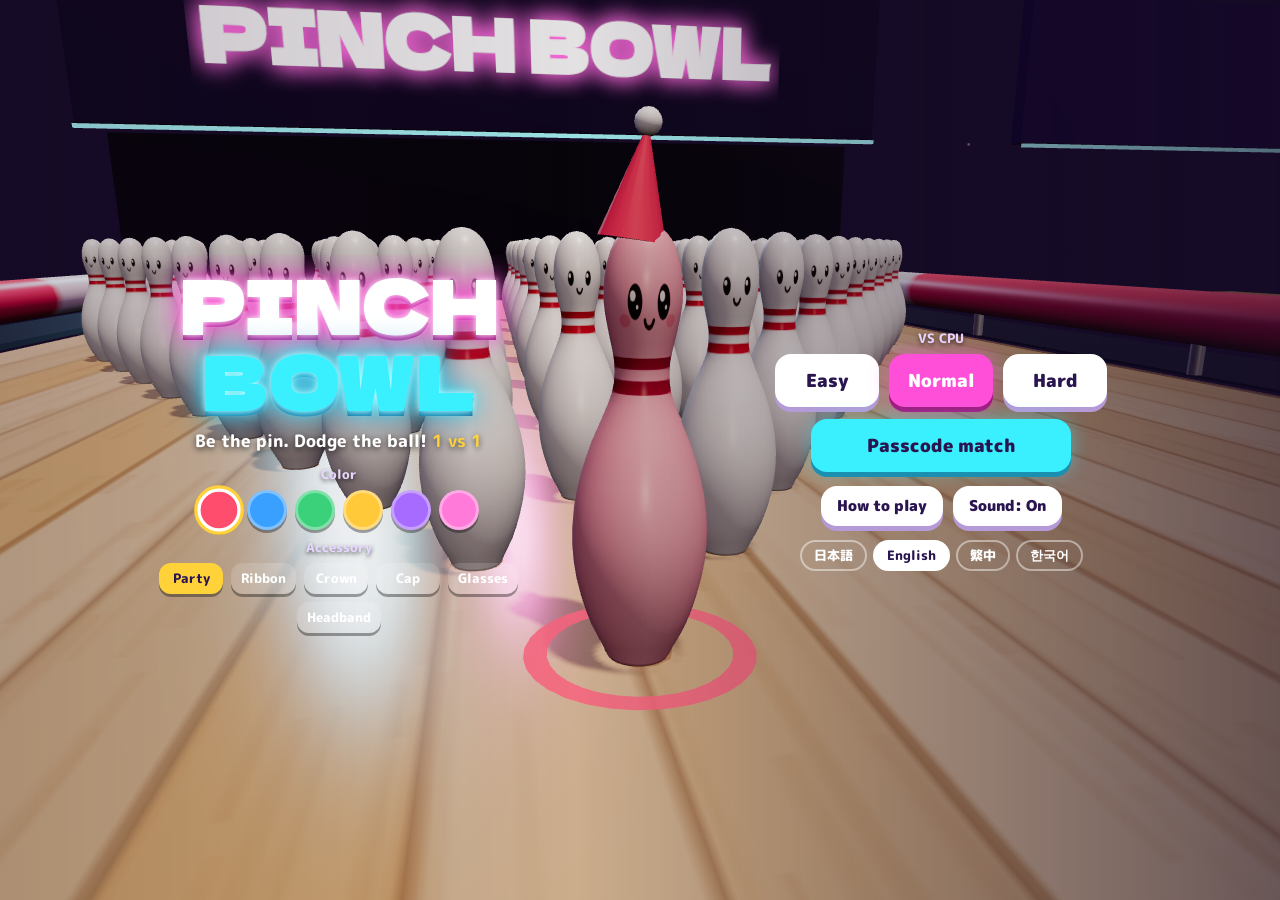
==== index.html @ 22f8b759 "広告：結果画面の帯の下に大きい広告（300×250）を足す Co-Authored-By: Claude Opus 5.5 <noreply@anthropic.com> Claude-Session" ====
<!doctype html>
<html lang="ja">
<head>
<!-- Google tag (gtag.js) -->
<script async src="https://www.googletagmanager.com/gtag/js?id=G-5RB6XMN0QR"></script>
<script>
  window.dataLayer = window.dataLayer || [];
  function gtag(){dataLayer.push(arguments);}
  gtag('js', new Date());
  gtag('config', 'G-5RB6XMN0QR');
</script>
<meta charset="utf-8">
<meta name="viewport" content="width=device-width,initial-scale=1,maximum-scale=1,user-scalable=no,viewport-fit=cover">
<title>ピンチボウル</title>
<meta name="description" content="ボウリングのピンになって、球をよけろ！ 投げる番とよける番を交代する1対1。ピンがたくさん残った方が勝ち。">
<meta name="theme-color" content="#160b26">
<meta property="og:title" content="ピンチボウル">
<meta property="og:description" content="ボウリングのピンになって、球をよけろ！ 1対1">
<meta name="apple-mobile-web-app-capable" content="yes">
<link rel="manifest" href="manifest.json">
<link rel="icon" href="icons/icon-192.png">
<link rel="apple-touch-icon" href="icons/apple-touch-icon.png">
<link rel="preconnect" href="https://fonts.googleapis.com">
<link rel="preconnect" href="https://fonts.gstatic.com" crossorigin>
<link href="https://fonts.googleapis.com/css2?family=Dela+Gothic+One&family=M+PLUS+Rounded+1c:wght@500;800;900&display=swap" rel="stylesheet">
<link rel="stylesheet" href="css/style.css">
<!-- nasubi-track: 結果画面とXへの投稿の回数を記録（ゲームの動きには影響しない） -->
<script>(function(){try{var G="pinchbowl",IDS=["s-result"];
function ev(n){try{if(typeof gtag==='function')gtag('event',n,{game:G});}catch(e){}}
var o=window.open;window.open=function(u){try{if(/intent\/(post|tweet)/.test(String(u)))ev('x_share');}catch(e){}return o.apply(window,arguments);};
if(!IDS.length)return;
function vis(e){if(!e||!e.isConnected||e.closest('[hidden]'))return false;var r=e.getBoundingClientRect();if(r.width<1||r.height<1)return false;for(var n=e;n&&n.nodeType===1;n=n.parentElement){var s=getComputedStyle(n);if(s.display==='none'||s.visibility==='hidden'||parseFloat(s.opacity)<0.05)return false;}return true;}
var was={};setInterval(function(){try{var any=false;for(var i=0;i<IDS.length;i++){if(vis(document.getElementById(IDS[i])))any=true;}if(any&&!was.v)ev('result_view');was.v=any;}catch(e){}},700);
}catch(e){}})();</script>
<!-- nasubi-ad: 結果画面の決めた場所に広告の帯（と、決めた作品だけその下に大きい広告）を出す（遊んでいる最中は出さない・ボタンに重ねない・広告の幅320pxを切らない・結果が出て1.2秒たってから見せる・結果画面が出るたびに読みこみ直す（30秒に1回まで）） -->
<script>(function(){try{var C=[{"a": "#s-result .card", "v": "#s-result"}],BIG=1,AD='https://nasubi-no-oniwa.github.io/ad/',AD2='https://nasubi-no-oniwa.github.io/ad/big.html',WAIT=1200,MIN=30000;
if(/[?&]noad=1/.test(location.search))return;
var ifr=null,ifr2=null,boxes=[],bigs=[],since=0,shown=false,last=0;
function vis(e){if(!e||!e.isConnected||e.closest('[hidden]'))return false;var r=e.getBoundingClientRect();if(r.width<1||r.height<1)return false;for(var n=e;n&&n.nodeType===1;n=n.parentElement){var s=getComputedStyle(n);if(s.display==='none'||s.visibility==='hidden'||parseFloat(s.opacity)<0.05)return false;}return true;}
function mk(){var b=document.createElement('div');b.className='nsb-ad';b.style.cssText='display:block;position:static;float:none;box-sizing:content-box;width:320px;min-width:320px;max-width:none;height:50px;margin:20px calc((100% - 320px) / 2) 0;padding:0;border:0;background:none;box-shadow:none;border-radius:0;transform:none;overflow:hidden;flex:0 0 auto;align-self:center;';return b;}
function mk2(){var g=document.createElement('div');g.className='nsb-ad nsb-big';g.style.cssText='display:block;position:static;float:none;box-sizing:content-box;width:300px;min-width:300px;max-width:none;height:250px;margin:20px calc((100% - 300px) / 2) 0;padding:0;border:0;background:none;box-shadow:none;border-radius:0;transform:none;overflow:hidden;flex:0 0 auto;align-self:center;';return g;}
function mkf(u,w,h){var f=document.createElement('iframe');f.title='ad';f.setAttribute('scrolling','no');f.width=w;f.height=h;f.style.cssText='border:0;margin:0;padding:0;width:'+w+'px;height:'+h+'px;display:block;max-width:none;visibility:hidden';f.src=u;return f;}
function rel(f,u){try{f.contentWindow.location.replace(u);}catch(_){f.src=u;}}
function place(){for(var i=0;i<C.length;i++){var a=document.querySelector(C[i].a);if(!a)continue;var b=boxes[i]||(boxes[i]=mk());if(C[i].p==='first'){if(a.firstElementChild!==b)a.insertBefore(b,a.firstChild);}else if(b.parentNode!==a)a.appendChild(b);
if(BIG){var g=bigs[i]||(bigs[i]=mk2());if(b.nextSibling!==g)a.insertBefore(g,b.nextSibling);}}}
function hide(){if(ifr)ifr.style.visibility='hidden';if(ifr2)ifr2.style.visibility='hidden';}
function tick(){try{place();var k=-1;for(var i=0;i<C.length;i++){var v=document.querySelector(C[i].v),b=boxes[i];if(b&&vis(v)&&vis(b)){k=i;break;}}
if(k<0){since=0;shown=false;hide();return;}
var now=Date.now();if(!since)since=now;if(now-since<WAIT){hide();return;}
if(!ifr)ifr=mkf(AD,320,50);if(BIG&&!ifr2)ifr2=mkf(AD2,300,250);
var fresh=false;if(ifr.parentNode!==boxes[k]){boxes[k].appendChild(ifr);fresh=true;}if(BIG&&ifr2.parentNode!==bigs[k]){bigs[k].appendChild(ifr2);fresh=true;}
if(fresh)last=now;else if(!shown&&now-last>=MIN){rel(ifr,AD);if(ifr2)rel(ifr2,AD2);last=now;}
ifr.style.visibility='visible';if(ifr2)ifr2.style.visibility='visible';shown=true;}catch(_){}}
function go(){place();try{new MutationObserver(place).observe(document.body,{childList:true,subtree:true});}catch(_){}setInterval(tick,300);}
if(document.body)go();else document.addEventListener('DOMContentLoaded',go);
}catch(e){}})();</script>
</head>
<body>
<div id="view"></div>

<!-- タイトル -->
<div class="screen active" id="s-title">
  <div class="title-box">
    <div class="tcol">
      <div class="logo"><span class="l1" data-i="l1">ピンチ</span><span class="l2" data-i="l2">ボウル</span></div>
      <div class="sub" data-ih="sub">ピンになって、球をよけろ！ <b>1対1</b></div>
      <div class="sel"><div class="lbl" data-i="color">いろ</div><div class="row" id="col-row"></div></div>
      <div class="sel"><div class="lbl" data-i="deco">かざり</div><div class="row" id="hat-row"></div></div>
    </div>
    <div class="tcol">
      <div class="lbl" data-i="vs_cpu">CPUとたいせん</div>
      <div class="lv-row">
        <button class="btn lv" data-lv="easy" data-i="lv_easy">かんたん</button>
        <button class="btn lv hot" data-lv="normal" data-i="lv_normal">ふつう</button>
        <button class="btn lv" data-lv="hard" data-i="lv_hard">むずかしい</button>
      </div>
      <button class="btn on-btn" id="btn-online" data-i="online2">あいことば対戦</button>
      <div class="row2">
        <button class="btn sm" id="btn-howto" data-i="howto">あそびかた</button>
        <button class="btn sm" id="btn-snd"><span data-i="snd">音：</span><span id="snd-name">あり</span></button>
      </div>
      <div class="langs" role="group" aria-label="Language"><button type="button" data-lang="ja">日本語</button><button type="button" data-lang="en">English</button><button type="button" data-lang="zh">繁中</button><button type="button" data-lang="ko">한국어</button></div>
    </div>
  </div>
</div>

<!-- あいことば対戦 -->
<div class="screen" id="s-online">
  <div class="title-box">
    <div class="card on-card">
      <h2 data-i="online2">あいことば対戦</h2>
      <div id="on-form">
        <p class="note" data-i="on_note">同じ「あいことば」を入れた人と1対1。3人目からは観戦になります。</p>
        <label class="fld"><span data-i="name">なまえ</span><input id="in-name" maxlength="8" placeholder="8文字まで" data-ip="ph_name"></label>
        <label class="fld"><span data-i="passcode">あいことば</span><input id="in-code" maxlength="20" placeholder="例：ストライク" data-ip="ex_code"></label>
        <button class="btn hot" id="btn-join" data-i="join2">入る</button>
      </div>
      <div id="on-wait" class="hide">
        <p class="big-note" id="on-msg" data-i="waiting">あいてを待っています…</p>
        <p class="note" id="on-people"></p>
      </div>
      <p class="err" id="on-err"></p>
      <button class="btn sm" id="btn-on-back" data-i="back">もどる</button>
    </div>
  </div>
</div>

<!-- あそびかた -->
<div class="screen" id="s-howto">
  <div class="title-box">
    <div class="card how">
      <h2 data-i="howto">あそびかた</h2>
      <ol>
        <li data-ih="h1"><b>100本のピンのうち、1本があなた。</b>はじめに自分になるピンをえらびます。</li>
        <li data-ih="h2">「投げる番」と「よける番」を<b>3回ずつ</b>交代。最後に<b>ピンがたくさん残っていた方が勝ち</b>。</li>
        <li data-ih="h3"><b>よける番：</b>左がわをさわってスティックで動く（ジャンプはできない）。動いてほかのピンにぶつかると、そのピンも倒れてしまう。</li>
        <li data-ih="h4">ピンにたくさん当たって<b class="blue">青く光った球</b>は、ぶつかれば<b>止められる</b>。<b class="red">赤い球</b>に当たると<b>ふっとんで、その場で負け！</b></li>
        <li data-ih="h5"><b>前の方のピンをえらぶとボーナス</b>（前から5列：＋15本、6〜10列：＋8本）。最後まで生き残ったら足されます。</li>
        <li data-ih="h6"><b>投げる番：</b>左右にドラッグで位置、<b>上にスワイプ</b>で投げる。速くスワイプすると速い球、指を曲げるとカーブ。横のガードレールで<b>はね返り</b>もねらえます。「＋バンパー」で、1投に1本<b>はね返り用のバンパー</b>を好きな場所・向きに置けます（相手にも見えます）。</li>
      </ol>
      <p class="note" data-i="pc_note">PC：よける＝WASD／矢印　投げる＝マウスでスワイプ（キーボードなら ←→で位置、Q/Eでカーブ、スペース長押しで投げる）</p>
      <p class="credit" data-i="credit">素材：Kenney「Impact Sounds」（CC0）　音楽：自作</p>
      <button class="btn" id="btn-how-back" data-i="back">もどる</button>
    </div>
  </div>
</div>

<!-- 試合の表示 -->
<div id="hud" class="hide">
  <div class="topbar">
    <div class="pl" id="pl0"><i class="dot"></i><span class="nm"></span><b class="cnt">100</b><em class="bn"></em></div>
    <div class="mid"><div class="tn" id="tn"></div><div class="ph" id="ph"></div><div class="tbar"><i id="tbar"></i></div></div>
    <div class="pl r" id="pl1"><em class="bn"></em><b class="cnt">100</b><span class="nm"></span><i class="dot"></i></div>
  </div>
  <button class="btn ic ui" id="btn-pause">Ⅱ</button>
  <button class="btn ic ui" id="btn-cam" data-i="cam">視点</button>
  <div class="hint" id="hint"></div>
  <div class="banner" id="banner"></div>
  <div class="spd" id="spd"><b id="spd-v"></b><span data-i="speed">はやさ</span></div>
  <div class="kbar ui" id="kbar"><i id="kbar-i"></i></div>
  <button class="btn sm ui" id="btn-auto" data-i="auto">おまかせ</button>
  <div class="watch-tag" id="watch-tag" data-i="watching">観戦中</div>
  <canvas id="mini" width="120" height="200"></canvas>
  <div class="bump-ui ui" id="bump-ui">
    <button class="btn sm" id="btn-bump" data-i="bumper">＋ バンパー</button>
    <div class="bump-edit" id="bump-edit"><button class="btn sm" id="btn-rot" data-i="rot">↻ まわす</button><button class="btn sm" id="btn-bdel" data-i="bdel">とる</button><button class="btn sm hot" id="btn-bok">OK</button></div>
  </div>
  <div class="toasts" id="toasts"></div>
</div>
<div id="stick"><div id="knob"></div></div>

<!-- 一時停止 -->
<div class="screen" id="s-pause">
  <div class="title-box"><div class="card"><h2 data-i="pause_t">ひと休み</h2>
    <button class="btn hot" id="btn-resume" data-i="resume">つづける</button>
    <button class="btn" id="btn-quit" data-i="to_title">タイトルへ</button>
  </div></div>
</div>

<!-- 結果 -->
<div class="screen" id="s-result">
  <div class="title-box"><div class="card res">
    <div class="res-t" id="res-t"></div>
    <div class="res-why" id="res-why"></div>
    <div class="res-sc"><div class="rs" id="rs0"></div><div class="vs">VS</div><div class="rs" id="rs1"></div></div>
    <div class="row2">
      <button class="btn hot" id="btn-again" data-i="again">もう一回</button>
      <button class="btn" id="btn-title" data-i="to_title">タイトルへ</button>
    </div>
    <p class="note" id="res-note"></p>
  </div></div>
</div>

<div class="loading" id="loading" data-i="loading">よみこみ中…</div>

<script src="js/i18n.js"></script>
<script src="lib/three.min.js"></script>
<script src="lib/cannon.min.js"></script>
<script src="js/firebase-config.js"></script>
<script src="js/config.js"></script>
<script src="js/sound.js"></script>
<script src="js/phys.js"></script>
<script src="js/cpu.js"></script>
<script src="js/render.js"></script>
<script src="js/input.js"></script>
<script src="js/online.js"></script>
<script src="js/main.js"></script>
</body>
</html>
---- css/style.css ----
:root { --bg: #160b26; --ink: #2a1550; --pink: #ff4fd8; --cyan: #3af0ff; --yel: #ffd23a; --red: #ff4d6d; --blue: #4ac8ff; --card: #fff8fd; }
* { box-sizing: border-box; -webkit-tap-highlight-color: transparent; }
html, body { margin: 0; height: 100%; overflow: hidden; background: var(--bg); color: #fff; font-family: 'M PLUS Rounded 1c', sans-serif; font-weight: 800; user-select: none; -webkit-user-select: none; touch-action: none; }
#view { position: fixed; inset: 0; }
#view canvas { display: block; width: 100%; height: 100%; }
button { font: inherit; color: inherit; cursor: pointer; }
.hide { display: none !important; }
.screen { position: fixed; inset: 0; display: none; align-items: center; justify-content: center; }
.screen.active { display: flex; }
#s-online, #s-howto, #s-pause, #s-result { background: rgba(22,11,38,.55); backdrop-filter: blur(3px); -webkit-backdrop-filter: blur(3px); }

/* タイトル */
#s-title { background: linear-gradient(90deg, rgba(22,11,38,.15), rgba(22,11,38,.0) 45%, rgba(22,11,38,.55)); }
.title-box { display: grid; grid-template-columns: minmax(0, 1fr) minmax(0, 1fr); gap: clamp(24px, 17vw, 300px); align-items: center; padding: max(12px, env(safe-area-inset-top)) max(16px, env(safe-area-inset-right)) 12px max(16px, env(safe-area-inset-left)); max-width: 1020px; width: 100%; max-height: 100%; overflow-y: auto; text-align: center; }
#s-online .title-box, #s-howto .title-box, #s-pause .title-box, #s-result .title-box { grid-template-columns: 1fr; }
.tcol { min-width: 0; }
@media (max-aspect-ratio: 1/1) { .title-box { grid-template-columns: 1fr; gap: 10px; align-self: end; padding-bottom: max(18px, env(safe-area-inset-bottom)); } #s-title { align-items: flex-end; background: linear-gradient(180deg, rgba(22,11,38,0) 30%, rgba(22,11,38,.7)); } }
.logo { white-space: nowrap; font-family: 'Dela Gothic One', sans-serif; font-size: clamp(34px, min(5.6vw, 12vh), 76px); line-height: 1.05; letter-spacing: .02em; }
.logo span { display: block; }
.logo .l1 { color: #fff; text-shadow: 0 0 6px #fff, 0 0 18px var(--pink), 0 0 36px var(--pink), 0 5px 0 #7a1468; }
.logo .l2 { color: var(--cyan); text-shadow: 0 0 6px #c8fbff, 0 0 18px var(--cyan), 0 0 36px #1a8fd0, 0 5px 0 #145a8a; }
.sub { margin: 10px 0 12px; font-size: 17px; text-shadow: 0 2px 6px rgba(0,0,0,.7); } .sub b { color: var(--yel); }
.lbl { font-size: 13px; color: #e6d6ff; margin-bottom: 6px; text-shadow: 0 2px 4px rgba(0,0,0,.6); }
.sel { margin-top: 8px; }
.row { display: flex; gap: 8px; justify-content: center; flex-wrap: wrap; }
.sw { width: 40px; height: 40px; border-radius: 50%; border: 3px solid rgba(255,255,255,.35); box-shadow: 0 3px 0 rgba(0,0,0,.35); padding: 0; }
.sw.on { border-color: #fff; box-shadow: 0 0 0 3px var(--yel), 0 3px 0 rgba(0,0,0,.35); transform: scale(1.08); }
.hat { border: 0; border-radius: 12px; padding: 6px 10px; font-size: 13px; background: rgba(255,255,255,.14); color: #fff; box-shadow: 0 3px 0 rgba(0,0,0,.35); min-width: 64px; }
.hat.on { background: var(--yel); color: var(--ink); }
.lv-row { display: flex; gap: 10px; justify-content: center; flex-wrap: wrap; margin-bottom: 12px; }
.btn { border: 0; border-radius: 16px; padding: 13px 22px; background: #fff; color: var(--ink); font-size: 18px; font-weight: 900; box-shadow: 0 5px 0 #b59ad8; transition: transform .08s; }
.btn:active { transform: translateY(3px); box-shadow: 0 2px 0 #b59ad8; }
.btn.hot { background: var(--pink); color: #fff; box-shadow: 0 5px 0 #a3187f, 0 0 18px rgba(255,79,216,.55); }
.btn.lv { min-width: 104px; padding: 13px 16px; }
.btn.sm { font-size: 15px; padding: 9px 16px; }
.btn.on-btn { background: var(--cyan); color: var(--ink); box-shadow: 0 5px 0 #1a8fb0, 0 0 18px rgba(58,240,255,.45); min-width: 260px; }
.row2 { display: flex; gap: 10px; justify-content: center; margin-top: 14px; flex-wrap: wrap; }
@media (max-height: 460px) { .logo { font-size: 46px; } .sub { margin: 4px 0 6px; font-size: 14px; } .btn { padding: 9px 16px; font-size: 16px; } .btn.lv { min-width: 92px; } .row2 { margin-top: 10px; } .sw { width: 34px; height: 34px; } .hat { padding: 4px 8px; min-width: 54px; } .btn.on-btn { min-width: 0; } .lv-row { margin-bottom: 8px; } }

/* カード */
.card { background: var(--card); color: var(--ink); border-radius: 22px; padding: 18px 22px; max-width: 520px; width: 100%; margin: 0 auto; box-shadow: 0 0 0 4px rgba(255,79,216,.35), 0 18px 40px rgba(0,0,0,.45); text-align: center; }
.card h2 { margin: 0 0 10px; font-family: 'Dela Gothic One', sans-serif; font-weight: 400; color: #7a1468; }
.card .btn { margin: 4px; }
.note { margin: 6px 0; font-size: 13px; font-weight: 500; color: #554a6a; }
.big-note { font-size: 18px; margin: 10px 0; }
.err { color: #d0103a; font-size: 14px; min-height: 1em; margin: 6px 0; }
.fld { display: flex; flex-direction: column; text-align: left; font-size: 13px; gap: 4px; margin-bottom: 10px; }
.fld input { font: inherit; font-size: 17px; padding: 10px 12px; border-radius: 12px; border: 2px solid #d9c6ef; user-select: text; -webkit-user-select: text; }
#on-form .btn { width: 100%; margin: 4px 0 0; }
.how { max-width: 640px; text-align: left; max-height: calc(100vh - 24px); overflow-y: auto; }
.how h2 { text-align: center; }
.how ol { margin: 0; padding-left: 1.3em; font-size: 14px; font-weight: 500; line-height: 1.6; }
.how li { margin-bottom: 6px; } .how b { font-weight: 900; } .how .blue { color: #1a8fd0; } .how .red { color: #d0103a; }
.how .btn { display: block; margin: 10px auto 0; }
.credit { font-size: 11px; color: #887a9a; margin: 8px 0 0; }

/* HUD */
#hud { position: fixed; inset: 0; pointer-events: none; }
#hud .ui { pointer-events: auto; }
.topbar { position: absolute; top: max(6px, env(safe-area-inset-top)); left: max(10px, env(safe-area-inset-left)); right: max(10px, env(safe-area-inset-right)); display: flex; align-items: flex-start; justify-content: space-between; gap: 8px; }
.pl { display: flex; align-items: center; gap: 8px; background: rgba(22,11,38,.72); border-radius: 999px; padding: 4px 14px 4px 8px; min-width: 0; box-shadow: 0 0 0 2px rgba(255,255,255,.12); margin-left: 52px; }
.pl.r { padding: 4px 8px 4px 14px; margin-left: 0; margin-right: 0; }
.pl .dot { width: 14px; height: 14px; border-radius: 50%; background: #fff; flex: 0 0 auto; box-shadow: 0 0 8px currentColor; }
.pl .nm { font-size: 13px; max-width: 8em; overflow: hidden; text-overflow: ellipsis; white-space: nowrap; }
.pl .cnt { font-family: 'Dela Gothic One', sans-serif; font-weight: 400; font-size: 24px; line-height: 1; font-variant-numeric: tabular-nums; }
.pl .cnt::after { content: '本'; font-family: 'M PLUS Rounded 1c'; font-size: 11px; margin-left: 2px; }
.pl.turn { box-shadow: 0 0 0 2px var(--yel), 0 0 14px rgba(255,210,58,.6); }
.mid { text-align: center; background: rgba(22,11,38,.72); border-radius: 14px; padding: 3px 14px 5px; min-width: 120px; }
.tn { font-size: 11px; opacity: .85; } .ph { font-size: 15px; white-space: nowrap; }
.tbar { height: 4px; background: rgba(255,255,255,.15); border-radius: 2px; margin-top: 3px; overflow: hidden; } .tbar i { display: block; height: 100%; width: 0; background: var(--yel); }
.btn.ic { position: absolute; top: max(6px, env(safe-area-inset-top)); left: max(10px, env(safe-area-inset-left)); width: 44px; height: 40px; padding: 0; font-size: 16px; border-radius: 12px; background: rgba(255,255,255,.88); box-shadow: 0 3px 0 #b59ad8; }
#btn-cam { top: auto; left: auto; bottom: max(14px, env(safe-area-inset-bottom)); right: max(14px, env(safe-area-inset-right)); width: 64px; height: 48px; font-size: 14px; display: none; }
#hud.dodge #btn-cam { display: block; }
.hint { position: absolute; left: 50%; bottom: max(10px, env(safe-area-inset-bottom)); transform: translateX(-50%); background: rgba(22,11,38,.7); padding: 6px 14px; border-radius: 999px; font-size: 13px; white-space: nowrap; max-width: 94vw; overflow: hidden; text-overflow: ellipsis; }
.hint:empty { display: none; }
.banner { position: absolute; left: 0; right: 0; top: 34%; text-align: center; font-family: 'Dela Gothic One', sans-serif; font-size: clamp(30px, 7vw, 64px); color: #fff; text-shadow: 0 0 10px var(--pink), 0 0 26px var(--pink), 0 5px 0 #7a1468; opacity: 0; transform: scale(.8); transition: opacity .2s, transform .25s; white-space: pre-line; line-height: 1.15; }
.banner.show { opacity: 1; transform: scale(1); }
.banner.blue { text-shadow: 0 0 10px var(--cyan), 0 0 26px #1a8fd0, 0 5px 0 #145a8a; }
.banner.yel { color: var(--yel); text-shadow: 0 0 10px #ffb000, 0 0 26px #ff7a00, 0 5px 0 #8a4a00; }
.banner small { display: block; font-family: 'M PLUS Rounded 1c'; font-size: .36em; font-weight: 900; margin-top: 6px; text-shadow: 0 2px 6px rgba(0,0,0,.7); }
.spd { position: absolute; right: max(14px, env(safe-area-inset-right)); top: 64px; text-align: center; background: rgba(22,11,38,.72); border-radius: 14px; padding: 4px 12px; display: none; }
.spd b { display: block; font-family: 'Dela Gothic One'; font-weight: 400; font-size: 22px; color: var(--red); }
.spd span { font-size: 10px; } .spd.ok b { color: var(--blue); }
#hud.roll .spd { display: block; }
.kbar { position: absolute; left: 50%; bottom: 52px; width: 200px; height: 12px; margin-left: -100px; border-radius: 6px; background: rgba(22,11,38,.7); overflow: hidden; display: none; box-shadow: 0 0 0 2px rgba(255,255,255,.3); }
.kbar i { display: block; height: 100%; width: 0; background: linear-gradient(90deg, var(--cyan), var(--yel), var(--red)); }
.kbar.on { display: block; }
#btn-auto { position: absolute; right: max(14px, env(safe-area-inset-right)); bottom: max(14px, env(safe-area-inset-bottom)); display: none; }
#hud.pick #btn-auto { display: block; }
.watch-tag { position: absolute; left: 50%; top: 64px; transform: translateX(-50%); background: rgba(58,240,255,.85); color: var(--ink); padding: 2px 12px; border-radius: 999px; font-size: 12px; display: none; }
#hud.watch .watch-tag { display: block; }
#hud.watch #btn-pause { display: none; }
#stick { position: fixed; width: 124px; height: 124px; margin: -62px 0 0 -62px; border-radius: 50%; background: rgba(255,255,255,.12); box-shadow: inset 0 0 0 3px rgba(255,255,255,.4); display: none; pointer-events: none; }
#stick.on { display: block; }
#knob { position: absolute; left: 50%; top: 50%; width: 56px; height: 56px; border-radius: 50%; background: rgba(255,255,255,.85); transform: translate(-50%,-50%); box-shadow: 0 3px 8px rgba(0,0,0,.4); }

/* 結果 */
.res-t { font-family: 'Dela Gothic One', sans-serif; font-size: 44px; color: #d0103a; }
.res-t.win { color: #e08a00; }
.res-why { font-size: 15px; margin: 2px 0 10px; color: #554a6a; }
.res-sc { display: flex; align-items: center; justify-content: center; gap: 14px; margin-bottom: 8px; }
.rs { min-width: 120px; } .rs .n { font-size: 13px; } .rs .c { font-family: 'Dela Gothic One'; font-size: 40px; line-height: 1.1; } .rs .c small { font-size: 14px; margin-left: 2px; }
.rs .ls { display: flex; gap: 4px; justify-content: center; font-size: 11px; color: #776a8a; }
.vs { font-family: 'Dela Gothic One'; color: #b59ad8; }
.loading { position: fixed; left: 50%; bottom: 12px; transform: translateX(-50%); font-size: 13px; color: #e6d6ff; }
.loading.done { display: none; }

@media (max-width: 560px) { .pl .nm { display: none; } .pl { margin-left: 50px; padding: 4px 10px 4px 8px; } .pl .cnt { font-size: 20px; } .mid { min-width: 0; padding: 3px 8px 5px; } .ph { font-size: 13px; } }
@media (max-aspect-ratio: 1/1) { .logo { font-size: 46px; } .logo span { display: inline; } .sub { margin: 4px 0 6px; } .sel { margin-top: 4px; } .lv-row { margin-bottom: 8px; } .btn { padding: 10px 16px; font-size: 16px; } .btn.lv { min-width: 0; flex: 1; } .lv-row { flex-wrap: nowrap; } .btn.on-btn { min-width: 0; width: 100%; } .row2 { margin-top: 8px; } }

.pl .bn { font-style: normal; font-size: 12px; color: var(--yel); }
.pl .bn:empty { display: none; }
#mini { position: absolute; right: max(10px, env(safe-area-inset-right)); top: 54px; width: 72px; height: 120px; border-radius: 10px; background: rgba(22,11,38,.6); box-shadow: 0 0 0 2px rgba(255,255,255,.18); display: none; }
#hud.mini #mini { display: block; }
.spd { right: auto; left: max(10px, env(safe-area-inset-left)); top: 54px; }
.bump-ui { position: absolute; right: max(12px, env(safe-area-inset-right)); bottom: max(46px, calc(env(safe-area-inset-bottom) + 40px)); display: none; flex-direction: column; align-items: flex-end; gap: 6px; }
#hud.throw .bump-ui { display: flex; }
.bump-edit { display: none; gap: 6px; }
.bump-ui.on .bump-edit { display: flex; } .bump-ui.on #btn-bump { display: none; }
.bump-ui.used #btn-bump { display: none; }
#btn-bump { background: var(--yel); color: var(--ink); box-shadow: 0 4px 0 #b7820a; }
.toasts { position: absolute; left: 50%; top: 22%; transform: translateX(-50%); display: flex; flex-direction: column; align-items: center; gap: 4px; }
.toast { background: rgba(208,16,58,.85); color: #fff; padding: 3px 12px; border-radius: 999px; font-size: 14px; animation: tst 1.4s ease-out forwards; }
.toast.ok { background: rgba(26,143,208,.85); }
@keyframes tst { 0% { opacity: 0; transform: translateY(8px); } 15% { opacity: 1; transform: none; } 75% { opacity: 1; } 100% { opacity: 0; transform: translateY(-10px); } }
.rs .bo { font-size: 12px; color: #776a8a; }

/* ことばの切りかえ */
.langs{display:flex;flex-wrap:wrap;gap:6px;justify-content:center;margin-top:14px}
.langs button{font:800 13px 'M PLUS Rounded 1c',sans-serif;background:transparent;color:#fff;border:2px solid rgba(255,255,255,.45);border-radius:999px;padding:4px 12px;cursor:pointer}
.langs button[aria-pressed="true"]{background:#fff;color:#2a1550;border-color:#fff}

/* ことばごとの組みなおし */
html[data-lang="ko"] .logo, html[data-lang="ko"] .banner, html[data-lang="ko"] .res-t, html[data-lang="ko"] .card h2 { font-family: 'Black Han Sans', 'Dela Gothic One', sans-serif; font-weight: 400; }
html[data-lang="ko"] .logo { letter-spacing: .06em; }
html[data-lang="ko"] .logo .l1 { text-shadow: 0 0 4px var(--pink), 0 0 12px rgba(255,79,216,.7), 0 4px 0 #7a1468; }
html[data-lang="ko"] .logo .l2 { text-shadow: 0 0 4px #1a8fd0, 0 0 12px rgba(58,240,255,.6), 0 4px 0 #145a8a; }
html[data-lang="ko"] .banner { text-shadow: 0 0 6px var(--pink), 0 4px 0 #7a1468; }
html[data-lang="ko"] .banner.blue { text-shadow: 0 0 6px #1a8fd0, 0 4px 0 #145a8a; }
html[data-lang="ko"] .banner.yel { text-shadow: 0 0 6px #ff7a00, 0 4px 0 #8a4a00; }
html[data-lang="en"] .pl .cnt::after { content: ''; margin: 0; }
html[data-lang="zh"] .pl .cnt::after { content: '支'; }
html[data-lang="ko"] .pl .cnt::after { content: '개'; }
html:not([data-lang="ja"]) .banner { font-size: clamp(26px, 6.2vw, 56px); padding: 0 12px; }
html:not([data-lang="ja"]) .hint { font-size: 12px; }
@media (max-width: 560px) { .hint { white-space: normal; text-align: center; width: max-content; max-width: calc(100vw - 110px); left: max(10px, env(safe-area-inset-left)); transform: none; border-radius: 14px; line-height: 1.35; } .rs { min-width: 0; } .res-sc { gap: 8px; } }
@media (max-width: 380px) { .pl { margin-left: 46px; padding: 3px 7px 3px 6px; gap: 5px; } .pl.r { padding: 3px 6px 3px 7px; } .pl .cnt { font-size: 18px; } .mid { padding: 3px 6px 4px; } .ph { font-size: 12px; } .rs .c { font-size: 32px; } }
@media (max-aspect-ratio: 1/1) { html[data-lang="en"] .logo { font-size: clamp(28px, 9.6vw, 46px); } html[data-lang="en"] .logo .l2 { margin-left: .22em; } }
#s-online .title-box, #s-howto .title-box, #s-pause .title-box, #s-result .title-box { grid-template-columns: minmax(0, 1fr); }
.fld input { min-width: 0; width: 100%; }
@media (max-height: 460px) { .langs { margin-top: 8px; } .langs button { padding: 2px 10px; font-size: 12px; } }
/* 上の帯（せまいスマホ）：投げた回数を1行に、左右の札を小さく */
.tn { white-space: nowrap; }
@media (max-width: 380px) {
  .topbar { gap: 4px; }
  .pl { gap: 3px; padding: 3px 6px 3px 5px; margin-left: 44px; } .pl.r { padding: 3px 5px 3px 6px; }
  .pl .dot { width: 10px; height: 10px; }
  .pl .cnt { font-size: 17px; white-space: nowrap; } .pl .cnt::after { font-size: 9px; margin-left: 1px; }
  .pl .bn { font-size: 10px; }
  .tn { font-size: 10px; } .mid { padding: 3px 5px 4px; }
  html:not([data-lang="ja"]) .res-t { font-size: 36px; }
  html:not([data-lang="ja"]) .rs .c small { font-size: 11px; }
  .rs .c { font-size: 28px; }
}
@media (max-width: 560px) { .rs { flex: 1 1 0; } }
.rs .c { white-space: nowrap; }
/* せまいスマホ：説明が2行になるので、バンパーのボタンをその上へ */
@media (max-width: 560px) { .bump-ui { bottom: max(66px, calc(env(safe-area-inset-bottom) + 60px)); } }
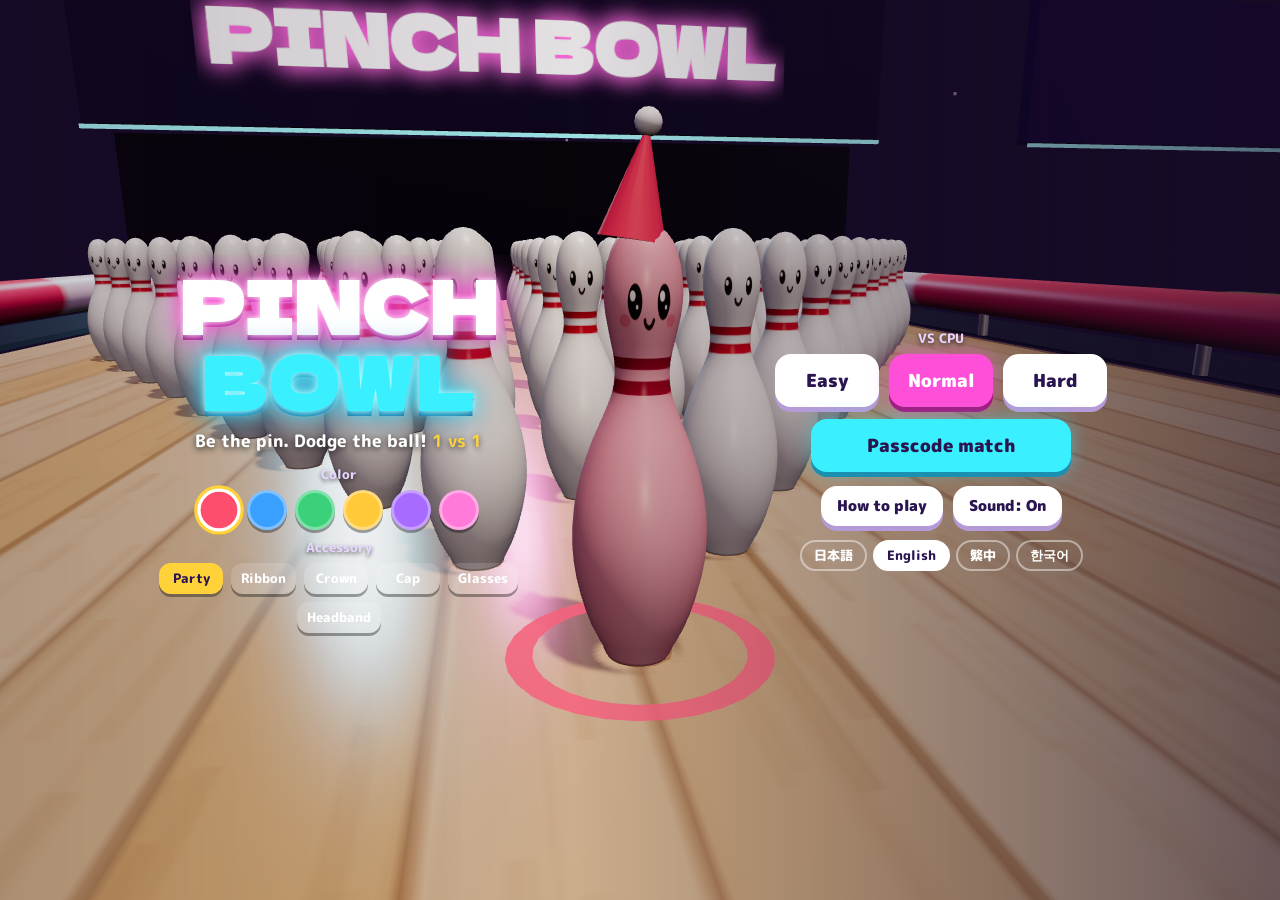
==== commit 183dd25b: "広告：結果画面が出たらすぐ見せる（最初の1.2秒は押しても反応しない） Co-Authored-By: Claude Opus 5.5 <noreply@anthropic.com> Claude-S" ====
--- a/index.html
+++ b/index.html
@@ -32,25 +32,25 @@
 function vis(e){if(!e||!e.isConnected||e.closest('[hidden]'))return false;var r=e.getBoundingClientRect();if(r.width<1||r.height<1)return false;for(var n=e;n&&n.nodeType===1;n=n.parentElement){var s=getComputedStyle(n);if(s.display==='none'||s.visibility==='hidden'||parseFloat(s.opacity)<0.05)return false;}return true;}
 var was={};setInterval(function(){try{var any=false;for(var i=0;i<IDS.length;i++){if(vis(document.getElementById(IDS[i])))any=true;}if(any&&!was.v)ev('result_view');was.v=any;}catch(e){}},700);
 }catch(e){}})();</script>
-<!-- nasubi-ad: 結果画面の決めた場所に広告の帯（と、決めた作品だけその下に大きい広告）を出す（遊んでいる最中は出さない・ボタンに重ねない・広告の幅320pxを切らない・結果が出て1.2秒たってから見せる・結果画面が出るたびに読みこみ直す（30秒に1回まで）） -->
-<script>(function(){try{var C=[{"a": "#s-result .card", "v": "#s-result"}],BIG=1,AD='https://nasubi-no-oniwa.github.io/ad/',AD2='https://nasubi-no-oniwa.github.io/ad/big.html',WAIT=1200,MIN=30000;
+<!-- nasubi-ad: 結果画面の決めた場所に広告の帯（と、決めた作品だけその下に大きい広告）を出す（遊んでいる最中は出さない・ボタンに重ねない・広告の幅320pxを切らない・結果が出たらすぐ見せるが、最初の1.2秒は押しても反応しない・結果画面が出るたびに読みこみ直す（30秒に1回まで）） -->
+<script>(function(){try{var C=[{"a": "#s-result .card", "v": "#s-result"}],BIG=1,AD='https://nasubi-no-oniwa.github.io/ad/',AD2='https://nasubi-no-oniwa.github.io/ad/big.html',LOCK=1200,MIN=30000;
 if(/[?&]noad=1/.test(location.search))return;
 var ifr=null,ifr2=null,boxes=[],bigs=[],since=0,shown=false,last=0;
 function vis(e){if(!e||!e.isConnected||e.closest('[hidden]'))return false;var r=e.getBoundingClientRect();if(r.width<1||r.height<1)return false;for(var n=e;n&&n.nodeType===1;n=n.parentElement){var s=getComputedStyle(n);if(s.display==='none'||s.visibility==='hidden'||parseFloat(s.opacity)<0.05)return false;}return true;}
 function mk(){var b=document.createElement('div');b.className='nsb-ad';b.style.cssText='display:block;position:static;float:none;box-sizing:content-box;width:320px;min-width:320px;max-width:none;height:50px;margin:20px calc((100% - 320px) / 2) 0;padding:0;border:0;background:none;box-shadow:none;border-radius:0;transform:none;overflow:hidden;flex:0 0 auto;align-self:center;';return b;}
 function mk2(){var g=document.createElement('div');g.className='nsb-ad nsb-big';g.style.cssText='display:block;position:static;float:none;box-sizing:content-box;width:300px;min-width:300px;max-width:none;height:250px;margin:20px calc((100% - 300px) / 2) 0;padding:0;border:0;background:none;box-shadow:none;border-radius:0;transform:none;overflow:hidden;flex:0 0 auto;align-self:center;';return g;}
-function mkf(u,w,h){var f=document.createElement('iframe');f.title='ad';f.setAttribute('scrolling','no');f.width=w;f.height=h;f.style.cssText='border:0;margin:0;padding:0;width:'+w+'px;height:'+h+'px;display:block;max-width:none;visibility:hidden';f.src=u;return f;}
+function mkf(u,w,h){var f=document.createElement('iframe');f.title='ad';f.setAttribute('scrolling','no');f.width=w;f.height=h;f.style.cssText='border:0;margin:0;padding:0;width:'+w+'px;height:'+h+'px;display:block;max-width:none;visibility:hidden;pointer-events:none';f.src=u;return f;}
 function rel(f,u){try{f.contentWindow.location.replace(u);}catch(_){f.src=u;}}
 function place(){for(var i=0;i<C.length;i++){var a=document.querySelector(C[i].a);if(!a)continue;var b=boxes[i]||(boxes[i]=mk());if(C[i].p==='first'){if(a.firstElementChild!==b)a.insertBefore(b,a.firstChild);}else if(b.parentNode!==a)a.appendChild(b);
 if(BIG){var g=bigs[i]||(bigs[i]=mk2());if(b.nextSibling!==g)a.insertBefore(g,b.nextSibling);}}}
-function hide(){if(ifr)ifr.style.visibility='hidden';if(ifr2)ifr2.style.visibility='hidden';}
+function hide(){if(ifr){ifr.style.visibility='hidden';ifr.style.pointerEvents='none';}if(ifr2){ifr2.style.visibility='hidden';ifr2.style.pointerEvents='none';}}
 function tick(){try{place();var k=-1;for(var i=0;i<C.length;i++){var v=document.querySelector(C[i].v),b=boxes[i];if(b&&vis(v)&&vis(b)){k=i;break;}}
 if(k<0){since=0;shown=false;hide();return;}
-var now=Date.now();if(!since)since=now;if(now-since<WAIT){hide();return;}
+var now=Date.now();if(!since)since=now;var pe=(now-since<LOCK)?'none':'auto';
 if(!ifr)ifr=mkf(AD,320,50);if(BIG&&!ifr2)ifr2=mkf(AD2,300,250);
 var fresh=false;if(ifr.parentNode!==boxes[k]){boxes[k].appendChild(ifr);fresh=true;}if(BIG&&ifr2.parentNode!==bigs[k]){bigs[k].appendChild(ifr2);fresh=true;}
 if(fresh)last=now;else if(!shown&&now-last>=MIN){rel(ifr,AD);if(ifr2)rel(ifr2,AD2);last=now;}
-ifr.style.visibility='visible';if(ifr2)ifr2.style.visibility='visible';shown=true;}catch(_){}}
+ifr.style.visibility='visible';ifr.style.pointerEvents=pe;if(ifr2){ifr2.style.visibility='visible';ifr2.style.pointerEvents=pe;}shown=true;}catch(_){}}
 function go(){place();try{new MutationObserver(place).observe(document.body,{childList:true,subtree:true});}catch(_){}setInterval(tick,300);}
 if(document.body)go();else document.addEventListener('DOMContentLoaded',go);
 }catch(e){}})();</script>
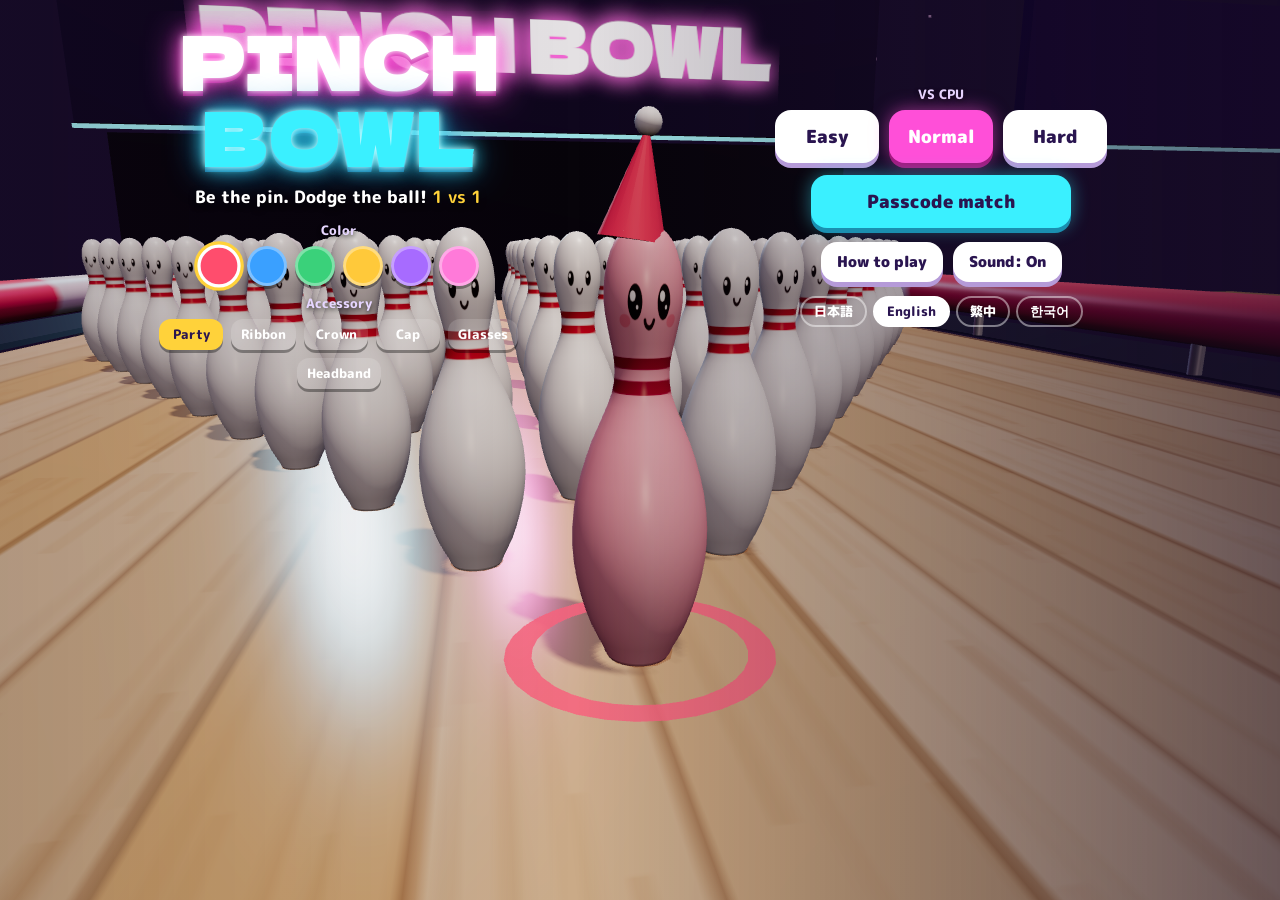
==== commit b5e9ce4e: "広告：タイトル画面（遊ぶ前の画面）にも出す（帯と大きい広告。遊び始めたら消す） Co-Authored-By: Claude Opus 5.5 <noreply@anthropic.com> Clau" ====
--- a/index.html
+++ b/index.html
@@ -32,25 +32,35 @@
 function vis(e){if(!e||!e.isConnected||e.closest('[hidden]'))return false;var r=e.getBoundingClientRect();if(r.width<1||r.height<1)return false;for(var n=e;n&&n.nodeType===1;n=n.parentElement){var s=getComputedStyle(n);if(s.display==='none'||s.visibility==='hidden'||parseFloat(s.opacity)<0.05)return false;}return true;}
 var was={};setInterval(function(){try{var any=false;for(var i=0;i<IDS.length;i++){if(vis(document.getElementById(IDS[i])))any=true;}if(any&&!was.v)ev('result_view');was.v=any;}catch(e){}},700);
 }catch(e){}})();</script>
-<!-- nasubi-ad: 結果画面の決めた場所に広告の帯（と、決めた作品だけその下に大きい広告）を出す（遊んでいる最中は出さない・ボタンに重ねない・広告の幅320pxを切らない・結果が出たらすぐ見せるが、最初の1.2秒は押しても反応しない・結果画面が出るたびに読みこみ直す（30秒に1回まで）） -->
-<script>(function(){try{var C=[{"a": "#s-result .card", "v": "#s-result"}],BIG=1,AD='https://nasubi-no-oniwa.github.io/ad/',AD2='https://nasubi-no-oniwa.github.io/ad/big.html',LOCK=1200,MIN=30000;
+<!-- nasubi-ad: 結果画面とタイトル画面の決めた場所に広告の帯（と、決めた場所だけその下に大きい広告）を出す（遊んでいる最中は出さない・ボタンに重ねない・広告の幅320pxを切らない・画面が出たらすぐ見せるが、最初の1.2秒は押しても反応しない・画面が出るたびに読みこみ直す（場所ごとに30秒に1回まで）） -->
+<script>(function(){try{var C=[{"a": "#s-result .card", "v": "#s-result"}, {"a": "#s-title div.title-box", "v": "#s-title", "t": 1, "b": 1, "m": 20, "x": "", "x2": ""}],BIG=1,M=20,EX="",EX2="",AD='https://nasubi-no-oniwa.github.io/ad/',AD2='https://nasubi-no-oniwa.github.io/ad/big.html',LOCK=1200,MIN=30000;
 if(/[?&]noad=1/.test(location.search))return;
-var ifr=null,ifr2=null,boxes=[],bigs=[],since=0,shown=false,last=0;
+var S=[];
 function vis(e){if(!e||!e.isConnected||e.closest('[hidden]'))return false;var r=e.getBoundingClientRect();if(r.width<1||r.height<1)return false;for(var n=e;n&&n.nodeType===1;n=n.parentElement){var s=getComputedStyle(n);if(s.display==='none'||s.visibility==='hidden'||parseFloat(s.opacity)<0.05)return false;}return true;}
-function mk(){var b=document.createElement('div');b.className='nsb-ad';b.style.cssText='display:block;position:static;float:none;box-sizing:content-box;width:320px;min-width:320px;max-width:none;height:50px;margin:20px calc((100% - 320px) / 2) 0;padding:0;border:0;background:none;box-shadow:none;border-radius:0;transform:none;overflow:hidden;flex:0 0 auto;align-self:center;';return b;}
-function mk2(){var g=document.createElement('div');g.className='nsb-ad nsb-big';g.style.cssText='display:block;position:static;float:none;box-sizing:content-box;width:300px;min-width:300px;max-width:none;height:250px;margin:20px calc((100% - 300px) / 2) 0;padding:0;border:0;background:none;box-shadow:none;border-radius:0;transform:none;overflow:hidden;flex:0 0 auto;align-self:center;';return g;}
+function opt(i,k,d){return C[i][k]===undefined?d:C[i][k];}
+function mk(i){var b=document.createElement('div');b.className='nsb-ad';b.style.cssText='display:block;position:static;float:none;box-sizing:content-box;width:320px;min-width:320px;max-width:none;height:50px;margin:'+opt(i,'m',M)+'px calc((100% - 320px) / 2) 0;padding:0;border:0;background:none;box-shadow:none;border-radius:0;transform:none;overflow:hidden;flex:0 0 auto;align-self:center;'+opt(i,'x',EX);return b;}
+function mk2(i){var g=document.createElement('div');g.className='nsb-ad nsb-big';g.style.cssText='display:block;position:static;float:none;box-sizing:content-box;width:300px;min-width:300px;max-width:none;height:250px;margin:20px calc((100% - 300px) / 2) 0;padding:0;border:0;background:none;box-shadow:none;border-radius:0;transform:none;overflow:hidden;flex:0 0 auto;align-self:center;'+opt(i,'x2',EX2);return g;}
 function mkf(u,w,h){var f=document.createElement('iframe');f.title='ad';f.setAttribute('scrolling','no');f.width=w;f.height=h;f.style.cssText='border:0;margin:0;padding:0;width:'+w+'px;height:'+h+'px;display:block;max-width:none;visibility:hidden;pointer-events:none';f.src=u;return f;}
 function rel(f,u){try{f.contentWindow.location.replace(u);}catch(_){f.src=u;}}
-function place(){for(var i=0;i<C.length;i++){var a=document.querySelector(C[i].a);if(!a)continue;var b=boxes[i]||(boxes[i]=mk());if(C[i].p==='first'){if(a.firstElementChild!==b)a.insertBefore(b,a.firstChild);}else if(b.parentNode!==a)a.appendChild(b);
-if(BIG){var g=bigs[i]||(bigs[i]=mk2());if(b.nextSibling!==g)a.insertBefore(g,b.nextSibling);}}}
-function hide(){if(ifr){ifr.style.visibility='hidden';ifr.style.pointerEvents='none';}if(ifr2){ifr2.style.visibility='hidden';ifr2.style.pointerEvents='none';}}
-function tick(){try{place();var k=-1;for(var i=0;i<C.length;i++){var v=document.querySelector(C[i].v),b=boxes[i];if(b&&vis(v)&&vis(b)){k=i;break;}}
-if(k<0){since=0;shown=false;hide();return;}
-var now=Date.now();if(!since)since=now;var pe=(now-since<LOCK)?'none':'auto';
-if(!ifr)ifr=mkf(AD,320,50);if(BIG&&!ifr2)ifr2=mkf(AD2,300,250);
-var fresh=false;if(ifr.parentNode!==boxes[k]){boxes[k].appendChild(ifr);fresh=true;}if(BIG&&ifr2.parentNode!==bigs[k]){bigs[k].appendChild(ifr2);fresh=true;}
-if(fresh)last=now;else if(!shown&&now-last>=MIN){rel(ifr,AD);if(ifr2)rel(ifr2,AD2);last=now;}
-ifr.style.visibility='visible';ifr.style.pointerEvents=pe;if(ifr2){ifr2.style.visibility='visible';ifr2.style.pointerEvents=pe;}shown=true;}catch(_){}}
+function place(){for(var i=0;i<C.length;i++){var a=document.querySelector(C[i].a);if(!a)continue;var s=S[i]||(S[i]={b:mk(i),g:opt(i,'b',BIG)?mk2(i):null,on:false,since:0,last:0,f:null,f2:null});var b=s.b;
+if(C[i].p==='first'){if(a.firstElementChild!==b)a.insertBefore(b,a.firstChild);}else if(b.parentNode!==a)a.appendChild(b);
+if(s.g&&b.nextSibling!==s.g)a.insertBefore(s.g,b.nextSibling);}}
+function off(s){if(s.f){s.f.style.visibility='hidden';s.f.style.pointerEvents='none';}if(s.f2){s.f2.style.visibility='hidden';s.f2.style.pointerEvents='none';}s.on=false;s.since=0;}
+function tick(){try{place();var k=-1,i,s,res=false;
+for(i=0;i<C.length;i++){s=S[i];if(!C[i].t&&s&&vis(document.querySelector(C[i].v))&&vis(s.b)){k=i;res=true;break;}}
+if(k<0)for(i=0;i<C.length;i++){s=S[i];if(C[i].t&&s&&vis(document.querySelector(C[i].v))&&vis(s.b)){k=i;break;}}
+for(i=0;i<C.length;i++){s=S[i];if(!s)continue;
+if(C[i].t){var d=(res&&vis(document.querySelector(C[i].v)))?'none':'block';if(s.b.style.display!==d){s.b.style.display=d;if(s.g)s.g.style.display=d;}}
+if(i!==k&&s.on)off(s);}
+if(k<0)return;
+s=S[k];var now=Date.now();
+if(!s.on){s.on=true;s.since=now;
+if(!s.f){s.f=mkf(AD,320,50);s.b.appendChild(s.f);if(s.g){s.f2=mkf(AD2,300,250);s.g.appendChild(s.f2);}s.last=now;}
+else if(now-s.last>=MIN){rel(s.f,AD);if(s.f2)rel(s.f2,AD2);s.last=now;}}
+if(s.f.parentNode!==s.b){s.b.appendChild(s.f);s.last=now;}if(s.f2&&s.f2.parentNode!==s.g){s.g.appendChild(s.f2);s.last=now;}
+var pe=(now-s.since<LOCK)?'none':'auto';
+s.f.style.visibility='visible';s.f.style.pointerEvents=pe;if(s.f2){s.f2.style.visibility='visible';s.f2.style.pointerEvents=pe;}
+}catch(_){}}
 function go(){place();try{new MutationObserver(place).observe(document.body,{childList:true,subtree:true});}catch(_){}setInterval(tick,300);}
 if(document.body)go();else document.addEventListener('DOMContentLoaded',go);
 }catch(e){}})();</script>
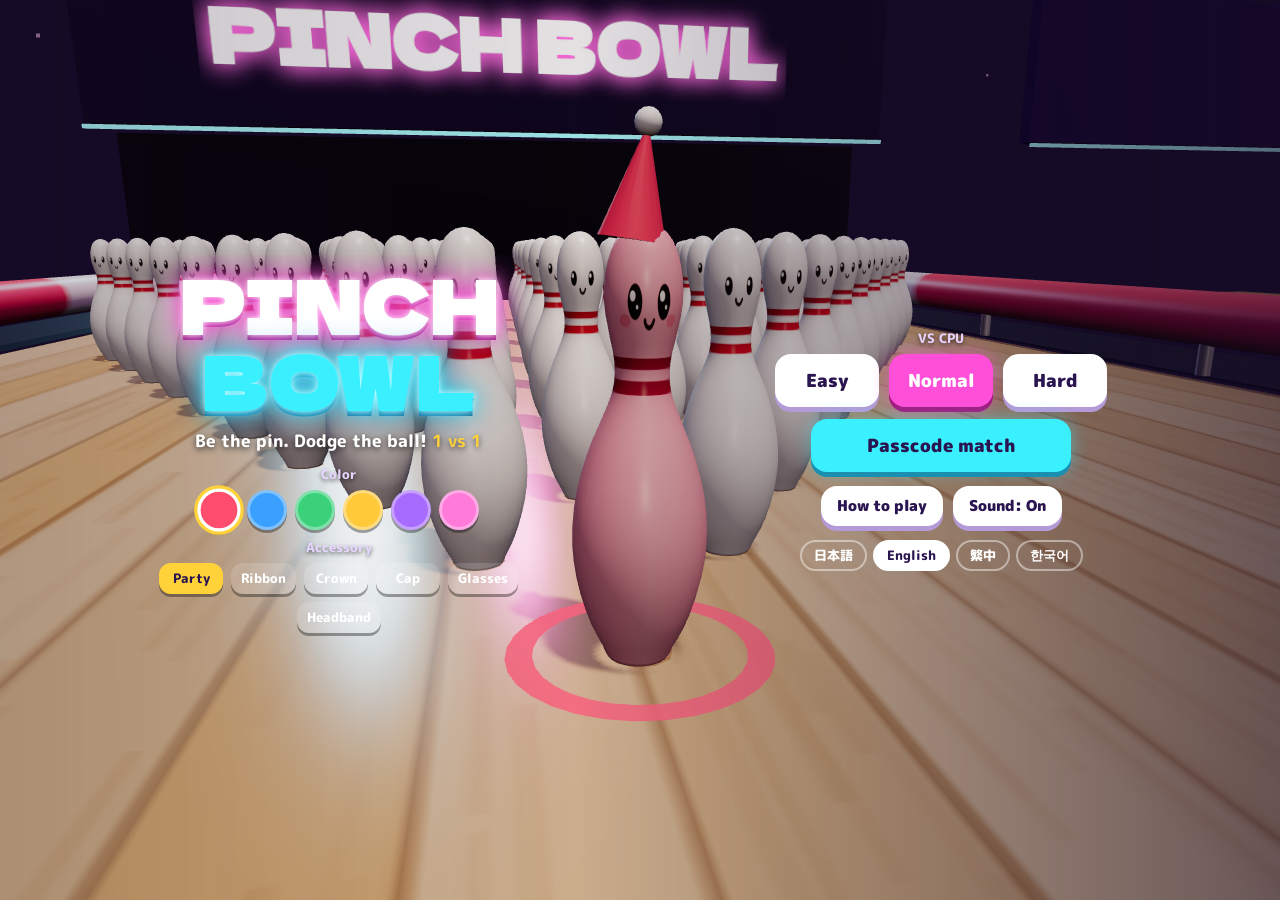
==== commit 859a9d34: "広告：スマホのときだけ出す（PCでは広告が来ず空白になるので、広告の場所を作らない） Co-Authored-By: Claude Opus 5.5 <noreply@anthropic.com> C" ====
--- a/index.html
+++ b/index.html
@@ -32,9 +32,10 @@
 function vis(e){if(!e||!e.isConnected||e.closest('[hidden]'))return false;var r=e.getBoundingClientRect();if(r.width<1||r.height<1)return false;for(var n=e;n&&n.nodeType===1;n=n.parentElement){var s=getComputedStyle(n);if(s.display==='none'||s.visibility==='hidden'||parseFloat(s.opacity)<0.05)return false;}return true;}
 var was={};setInterval(function(){try{var any=false;for(var i=0;i<IDS.length;i++){if(vis(document.getElementById(IDS[i])))any=true;}if(any&&!was.v)ev('result_view');was.v=any;}catch(e){}},700);
 }catch(e){}})();</script>
-<!-- nasubi-ad: 結果画面とタイトル画面の決めた場所に広告の帯（と、決めた場所だけその下に大きい広告）を出す（遊んでいる最中は出さない・ボタンに重ねない・広告の幅320pxを切らない・画面が出たらすぐ見せるが、最初の1.2秒は押しても反応しない・画面が出るたびに読みこみ直す（場所ごとに30秒に1回まで）） -->
+<!-- nasubi-ad: スマホのとき、結果画面とタイトル画面の決めた場所に広告の帯（と、決めた場所だけその下に大きい広告）を出す（遊んでいる最中は出さない・ボタンに重ねない・広告の幅320pxを切らない・画面が出たらすぐ見せるが、最初の1.2秒は押しても反応しない・画面が出るたびに読みこみ直す（場所ごとに30秒に1回まで）） -->
 <script>(function(){try{var C=[{"a": "#s-result .card", "v": "#s-result"}, {"a": "#s-title div.title-box", "v": "#s-title", "t": 1, "b": 1, "m": 20, "x": "", "x2": ""}],BIG=1,M=20,EX="",EX2="",AD='https://nasubi-no-oniwa.github.io/ad/',AD2='https://nasubi-no-oniwa.github.io/ad/big.html',LOCK=1200,MIN=30000;
 if(/[?&]noad=1/.test(location.search))return;
+if(!/iPhone|iPod|Android|Mobile|Windows Phone|BlackBerry/i.test(navigator.userAgent||''))return;
 var S=[];
 function vis(e){if(!e||!e.isConnected||e.closest('[hidden]'))return false;var r=e.getBoundingClientRect();if(r.width<1||r.height<1)return false;for(var n=e;n&&n.nodeType===1;n=n.parentElement){var s=getComputedStyle(n);if(s.display==='none'||s.visibility==='hidden'||parseFloat(s.opacity)<0.05)return false;}return true;}
 function opt(i,k,d){return C[i][k]===undefined?d:C[i][k];}
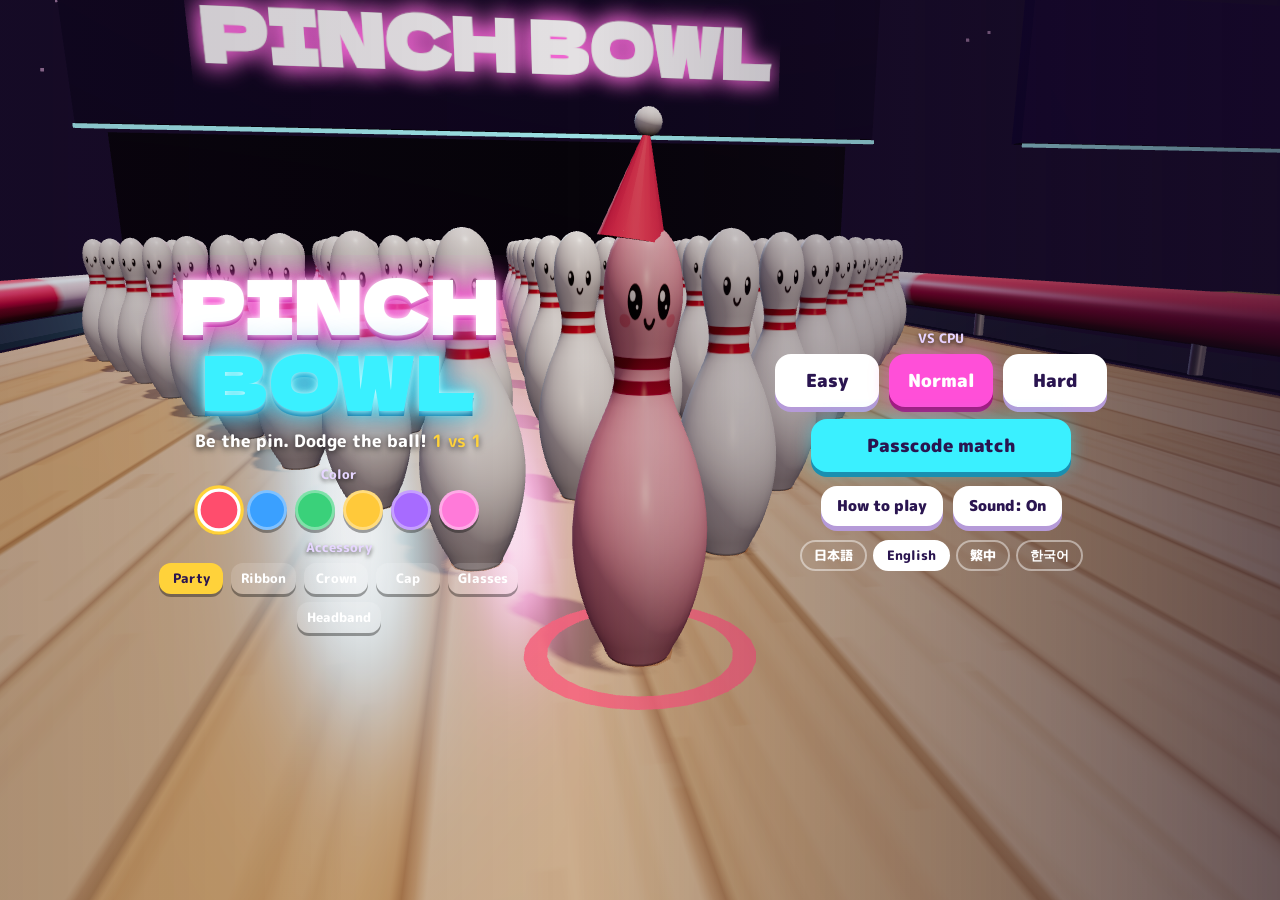
==== commit ec84f0ee: "広告：画面が隠れたら広告を外して止め、画面が出るたびに新しい広告を読みこむ（見えていないのに表示が数えられないように） Co-Authored-By: Claude Opus 5.5 <noreply" ====
--- a/index.html
+++ b/index.html
@@ -32,8 +32,8 @@
 function vis(e){if(!e||!e.isConnected||e.closest('[hidden]'))return false;var r=e.getBoundingClientRect();if(r.width<1||r.height<1)return false;for(var n=e;n&&n.nodeType===1;n=n.parentElement){var s=getComputedStyle(n);if(s.display==='none'||s.visibility==='hidden'||parseFloat(s.opacity)<0.05)return false;}return true;}
 var was={};setInterval(function(){try{var any=false;for(var i=0;i<IDS.length;i++){if(vis(document.getElementById(IDS[i])))any=true;}if(any&&!was.v)ev('result_view');was.v=any;}catch(e){}},700);
 }catch(e){}})();</script>
-<!-- nasubi-ad: スマホのとき、結果画面とタイトル画面の決めた場所に広告の帯（と、決めた場所だけその下に大きい広告）を出す（遊んでいる最中は出さない・ボタンに重ねない・広告の幅320pxを切らない・画面が出たらすぐ見せるが、最初の1.2秒は押しても反応しない・画面が出るたびに読みこみ直す（場所ごとに30秒に1回まで）） -->
-<script>(function(){try{var C=[{"a": "#s-result .card", "v": "#s-result"}, {"a": "#s-title div.title-box", "v": "#s-title", "t": 1, "b": 1, "m": 20, "x": "", "x2": ""}],BIG=1,M=20,EX="",EX2="",AD='https://nasubi-no-oniwa.github.io/ad/',AD2='https://nasubi-no-oniwa.github.io/ad/big.html',LOCK=1200,MIN=30000;
+<!-- nasubi-ad: スマホのとき、結果画面とタイトル画面の決めた場所に広告の帯（と、決めた場所だけその下に大きい広告）を出す（遊んでいる最中は出さない・ボタンに重ねない・広告の幅320pxを切らない・画面が出たらすぐ見せるが、最初の1.2秒は押しても反応しない・画面が出るたびに新しい広告を読みこむ（場所ごとに10秒に1回まで）・画面が隠れて2秒たったら広告を外して止める） -->
+<script>(function(){try{var C=[{"a": "#s-result .card", "v": "#s-result"}, {"a": "#s-title div.title-box", "v": "#s-title", "t": 1, "b": 1, "m": 20, "x": "", "x2": ""}],BIG=1,M=20,EX="",EX2="",AD='https://nasubi-no-oniwa.github.io/ad/',AD2='https://nasubi-no-oniwa.github.io/ad/big.html',LOCK=1200,HOLD=2000,MIN=10000;
 if(/[?&]noad=1/.test(location.search))return;
 if(!/iPhone|iPod|Android|Mobile|Windows Phone|BlackBerry/i.test(navigator.userAgent||''))return;
 var S=[];
@@ -42,23 +42,23 @@
 function mk(i){var b=document.createElement('div');b.className='nsb-ad';b.style.cssText='display:block;position:static;float:none;box-sizing:content-box;width:320px;min-width:320px;max-width:none;height:50px;margin:'+opt(i,'m',M)+'px calc((100% - 320px) / 2) 0;padding:0;border:0;background:none;box-shadow:none;border-radius:0;transform:none;overflow:hidden;flex:0 0 auto;align-self:center;'+opt(i,'x',EX);return b;}
 function mk2(i){var g=document.createElement('div');g.className='nsb-ad nsb-big';g.style.cssText='display:block;position:static;float:none;box-sizing:content-box;width:300px;min-width:300px;max-width:none;height:250px;margin:20px calc((100% - 300px) / 2) 0;padding:0;border:0;background:none;box-shadow:none;border-radius:0;transform:none;overflow:hidden;flex:0 0 auto;align-self:center;'+opt(i,'x2',EX2);return g;}
 function mkf(u,w,h){var f=document.createElement('iframe');f.title='ad';f.setAttribute('scrolling','no');f.width=w;f.height=h;f.style.cssText='border:0;margin:0;padding:0;width:'+w+'px;height:'+h+'px;display:block;max-width:none;visibility:hidden;pointer-events:none';f.src=u;return f;}
-function rel(f,u){try{f.contentWindow.location.replace(u);}catch(_){f.src=u;}}
-function place(){for(var i=0;i<C.length;i++){var a=document.querySelector(C[i].a);if(!a)continue;var s=S[i]||(S[i]={b:mk(i),g:opt(i,'b',BIG)?mk2(i):null,on:false,since:0,last:0,f:null,f2:null});var b=s.b;
+function place(){for(var i=0;i<C.length;i++){var a=document.querySelector(C[i].a);if(!a)continue;var s=S[i]||(S[i]={b:mk(i),g:opt(i,'b',BIG)?mk2(i):null,on:false,since:0,hid:0,last:0,f:null,f2:null});var b=s.b;
 if(C[i].p==='first'){if(a.firstElementChild!==b)a.insertBefore(b,a.firstChild);}else if(b.parentNode!==a)a.appendChild(b);
 if(s.g&&b.nextSibling!==s.g)a.insertBefore(s.g,b.nextSibling);}}
-function off(s){if(s.f){s.f.style.visibility='hidden';s.f.style.pointerEvents='none';}if(s.f2){s.f2.style.visibility='hidden';s.f2.style.pointerEvents='none';}s.on=false;s.since=0;}
-function tick(){try{place();var k=-1,i,s,res=false;
+function off(s,now){if(s.f){s.f.style.visibility='hidden';s.f.style.pointerEvents='none';}if(s.f2){s.f2.style.visibility='hidden';s.f2.style.pointerEvents='none';}s.on=false;s.since=0;s.hid=now;}
+function kill(s){if(s.f){if(s.f.parentNode)s.f.parentNode.removeChild(s.f);s.f=null;}if(s.f2){if(s.f2.parentNode)s.f2.parentNode.removeChild(s.f2);s.f2=null;}}
+function tick(){try{place();var k=-1,i,s,res=false,now=Date.now();
 for(i=0;i<C.length;i++){s=S[i];if(!C[i].t&&s&&vis(document.querySelector(C[i].v))&&vis(s.b)){k=i;res=true;break;}}
 if(k<0)for(i=0;i<C.length;i++){s=S[i];if(C[i].t&&s&&vis(document.querySelector(C[i].v))&&vis(s.b)){k=i;break;}}
+if(document.hidden)k=-1;
 for(i=0;i<C.length;i++){s=S[i];if(!s)continue;
 if(C[i].t){var d=(res&&vis(document.querySelector(C[i].v)))?'none':'block';if(s.b.style.display!==d){s.b.style.display=d;if(s.g)s.g.style.display=d;}}
-if(i!==k&&s.on)off(s);}
+if(i!==k){if(s.on)off(s,now);if(s.f&&now-s.hid>=HOLD&&now-s.last>=MIN)kill(s);}}
 if(k<0)return;
-s=S[k];var now=Date.now();
-if(!s.on){s.on=true;s.since=now;
+s=S[k];
+if(!s.on){s.on=true;s.since=now;}
 if(!s.f){s.f=mkf(AD,320,50);s.b.appendChild(s.f);if(s.g){s.f2=mkf(AD2,300,250);s.g.appendChild(s.f2);}s.last=now;}
-else if(now-s.last>=MIN){rel(s.f,AD);if(s.f2)rel(s.f2,AD2);s.last=now;}}
-if(s.f.parentNode!==s.b){s.b.appendChild(s.f);s.last=now;}if(s.f2&&s.f2.parentNode!==s.g){s.g.appendChild(s.f2);s.last=now;}
+if(s.f.parentNode!==s.b)s.b.appendChild(s.f);if(s.f2&&s.f2.parentNode!==s.g)s.g.appendChild(s.f2);
 var pe=(now-s.since<LOCK)?'none':'auto';
 s.f.style.visibility='visible';s.f.style.pointerEvents=pe;if(s.f2){s.f2.style.visibility='visible';s.f2.style.pointerEvents=pe;}
 }catch(_){}}
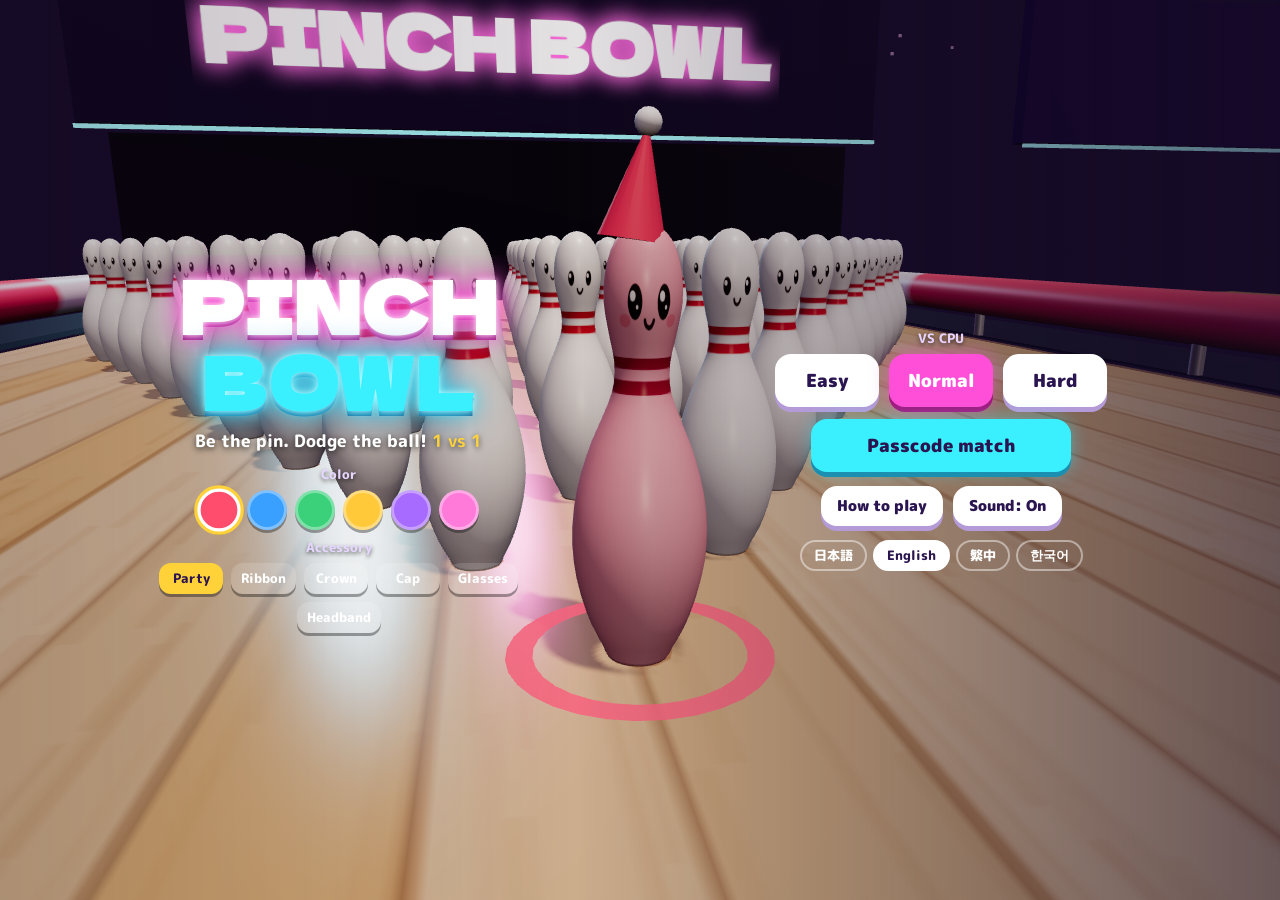
==== commit a13a6aca: "広告：タイトル画面の広告はタイトル用の広告枠を使う（タイトル画面と結果画面のどちらが稼いでいるかを分けて見るため。場所と見た目は同じ） Co-Authored-By: Claude Opus 5.5 " ====
--- a/index.html
+++ b/index.html
@@ -32,8 +32,8 @@
 function vis(e){if(!e||!e.isConnected||e.closest('[hidden]'))return false;var r=e.getBoundingClientRect();if(r.width<1||r.height<1)return false;for(var n=e;n&&n.nodeType===1;n=n.parentElement){var s=getComputedStyle(n);if(s.display==='none'||s.visibility==='hidden'||parseFloat(s.opacity)<0.05)return false;}return true;}
 var was={};setInterval(function(){try{var any=false;for(var i=0;i<IDS.length;i++){if(vis(document.getElementById(IDS[i])))any=true;}if(any&&!was.v)ev('result_view');was.v=any;}catch(e){}},700);
 }catch(e){}})();</script>
-<!-- nasubi-ad: スマホのとき、結果画面とタイトル画面の決めた場所に広告の帯（と、決めた場所だけその下に大きい広告）を出す（遊んでいる最中は出さない・ボタンに重ねない・広告の幅320pxを切らない・画面が出たらすぐ見せるが、最初の1.2秒は押しても反応しない・画面が出るたびに新しい広告を読みこむ（場所ごとに10秒に1回まで）・画面が隠れて2秒たったら広告を外して止める） -->
-<script>(function(){try{var C=[{"a": "#s-result .card", "v": "#s-result"}, {"a": "#s-title div.title-box", "v": "#s-title", "t": 1, "b": 1, "m": 20, "x": "", "x2": ""}],BIG=1,M=20,EX="",EX2="",AD='https://nasubi-no-oniwa.github.io/ad/',AD2='https://nasubi-no-oniwa.github.io/ad/big.html',LOCK=1200,HOLD=2000,MIN=10000;
+<!-- nasubi-ad: スマホのとき、結果画面とタイトル画面の決めた場所に広告の帯（と、決めた場所だけその下に大きい広告）を出す（遊んでいる最中は出さない・ボタンに重ねない・広告の幅320pxを切らない・画面が出たらすぐ見せるが、最初の1.2秒は押しても反応しない・画面が出るたびに新しい広告を読みこむ（場所ごとに10秒に1回まで）・画面が隠れて2秒たったら広告を外して止める・タイトル画面はタイトル用の広告枠を使う） -->
+<script>(function(){try{var C=[{"a": "#s-result .card", "v": "#s-result"}, {"a": "#s-title div.title-box", "v": "#s-title", "t": 1, "b": 1, "m": 20, "x": "", "x2": ""}],BIG=1,M=20,EX="",EX2="",AD='https://nasubi-no-oniwa.github.io/ad/',AD2='https://nasubi-no-oniwa.github.io/ad/big.html',TAD='https://nasubi-no-oniwa.github.io/ad/t.html',TAD2='https://nasubi-no-oniwa.github.io/ad/tbig.html',LOCK=1200,HOLD=2000,MIN=10000;
 if(/[?&]noad=1/.test(location.search))return;
 if(!/iPhone|iPod|Android|Mobile|Windows Phone|BlackBerry/i.test(navigator.userAgent||''))return;
 var S=[];
@@ -57,7 +57,7 @@
 if(k<0)return;
 s=S[k];
 if(!s.on){s.on=true;s.since=now;}
-if(!s.f){s.f=mkf(AD,320,50);s.b.appendChild(s.f);if(s.g){s.f2=mkf(AD2,300,250);s.g.appendChild(s.f2);}s.last=now;}
+if(!s.f){var t=!!C[k].t;s.f=mkf(t?TAD:AD,320,50);s.b.appendChild(s.f);if(s.g){s.f2=mkf(t?TAD2:AD2,300,250);s.g.appendChild(s.f2);}s.last=now;}
 if(s.f.parentNode!==s.b)s.b.appendChild(s.f);if(s.f2&&s.f2.parentNode!==s.g)s.g.appendChild(s.f2);
 var pe=(now-s.since<LOCK)?'none':'auto';
 s.f.style.visibility='visible';s.f.style.pointerEvents=pe;if(s.f2){s.f2.style.visibility='visible';s.f2.style.pointerEvents=pe;}
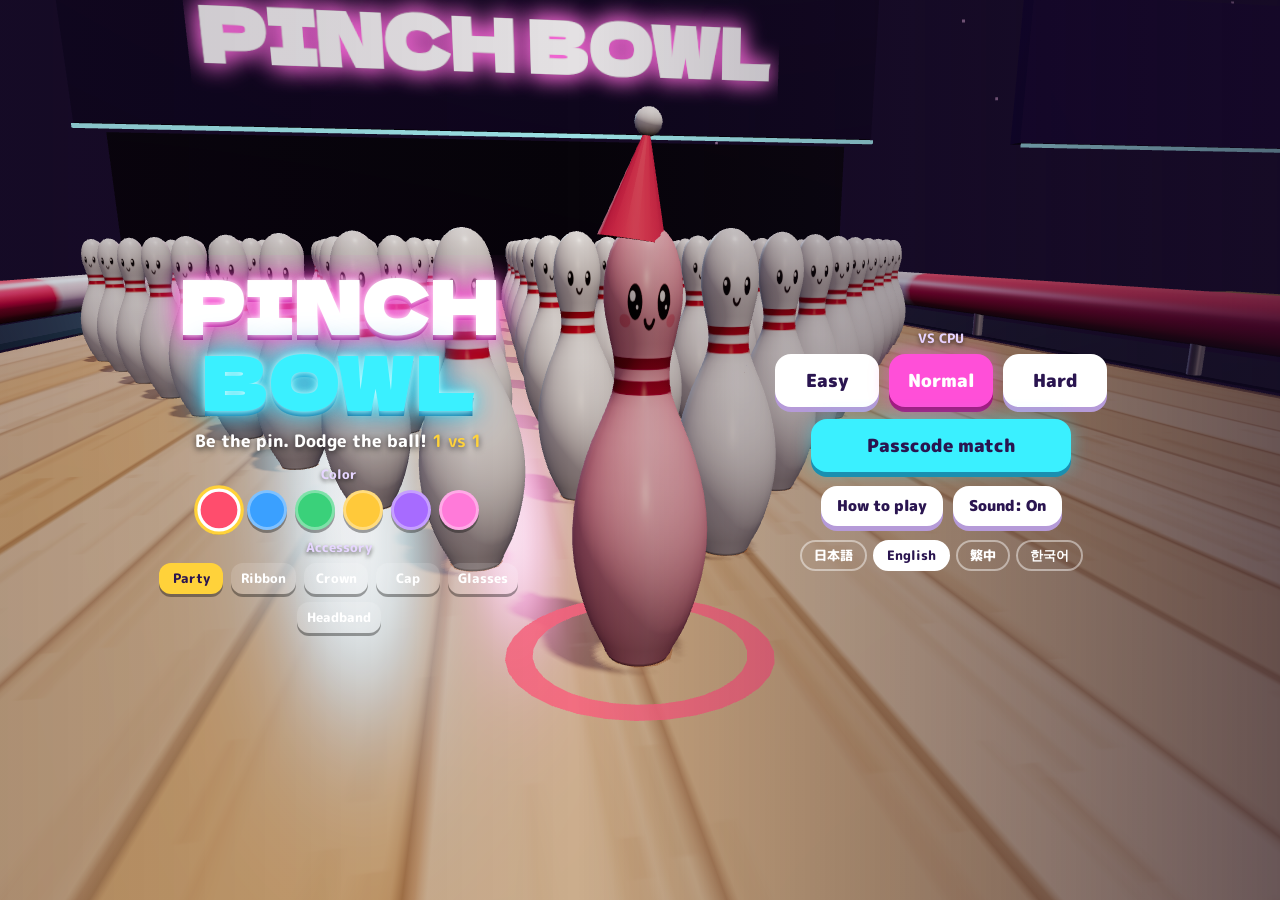
==== commit c2a8f66a: "広告：同じ場所の広告の読みこみを30秒に1回までに戻す（短い表示ばかり数えられないように。30秒以内に戻ったら前の広告のまま） Co-Authored-By: Claude Opus 5.5 <nor" ====
--- a/index.html
+++ b/index.html
@@ -32,8 +32,8 @@
 function vis(e){if(!e||!e.isConnected||e.closest('[hidden]'))return false;var r=e.getBoundingClientRect();if(r.width<1||r.height<1)return false;for(var n=e;n&&n.nodeType===1;n=n.parentElement){var s=getComputedStyle(n);if(s.display==='none'||s.visibility==='hidden'||parseFloat(s.opacity)<0.05)return false;}return true;}
 var was={};setInterval(function(){try{var any=false;for(var i=0;i<IDS.length;i++){if(vis(document.getElementById(IDS[i])))any=true;}if(any&&!was.v)ev('result_view');was.v=any;}catch(e){}},700);
 }catch(e){}})();</script>
-<!-- nasubi-ad: スマホのとき、結果画面とタイトル画面の決めた場所に広告の帯（と、決めた場所だけその下に大きい広告）を出す（遊んでいる最中は出さない・ボタンに重ねない・広告の幅320pxを切らない・画面が出たらすぐ見せるが、最初の1.2秒は押しても反応しない・画面が出るたびに新しい広告を読みこむ（場所ごとに10秒に1回まで）・画面が隠れて2秒たったら広告を外して止める・タイトル画面はタイトル用の広告枠を使う） -->
-<script>(function(){try{var C=[{"a": "#s-result .card", "v": "#s-result"}, {"a": "#s-title div.title-box", "v": "#s-title", "t": 1, "b": 1, "m": 20, "x": "", "x2": ""}],BIG=1,M=20,EX="",EX2="",AD='https://nasubi-no-oniwa.github.io/ad/',AD2='https://nasubi-no-oniwa.github.io/ad/big.html',TAD='https://nasubi-no-oniwa.github.io/ad/t.html',TAD2='https://nasubi-no-oniwa.github.io/ad/tbig.html',LOCK=1200,HOLD=2000,MIN=10000;
+<!-- nasubi-ad: スマホのとき、結果画面とタイトル画面の決めた場所に広告の帯（と、決めた場所だけその下に大きい広告）を出す（遊んでいる最中は出さない・ボタンに重ねない・広告の幅320pxを切らない・画面が出たらすぐ見せるが、最初の1.2秒は押しても反応しない・画面が出るたびに新しい広告を読みこむ（場所ごとに30秒に1回まで）・画面が隠れて2秒たったら広告を外して止める・タイトル画面はタイトル用の広告枠を使う） -->
+<script>(function(){try{var C=[{"a": "#s-result .card", "v": "#s-result"}, {"a": "#s-title div.title-box", "v": "#s-title", "t": 1, "b": 1, "m": 20, "x": "", "x2": ""}],BIG=1,M=20,EX="",EX2="",AD='https://nasubi-no-oniwa.github.io/ad/',AD2='https://nasubi-no-oniwa.github.io/ad/big.html',TAD='https://nasubi-no-oniwa.github.io/ad/t.html',TAD2='https://nasubi-no-oniwa.github.io/ad/tbig.html',LOCK=1200,HOLD=2000,MIN=30000;
 if(/[?&]noad=1/.test(location.search))return;
 if(!/iPhone|iPod|Android|Mobile|Windows Phone|BlackBerry/i.test(navigator.userAgent||''))return;
 var S=[];
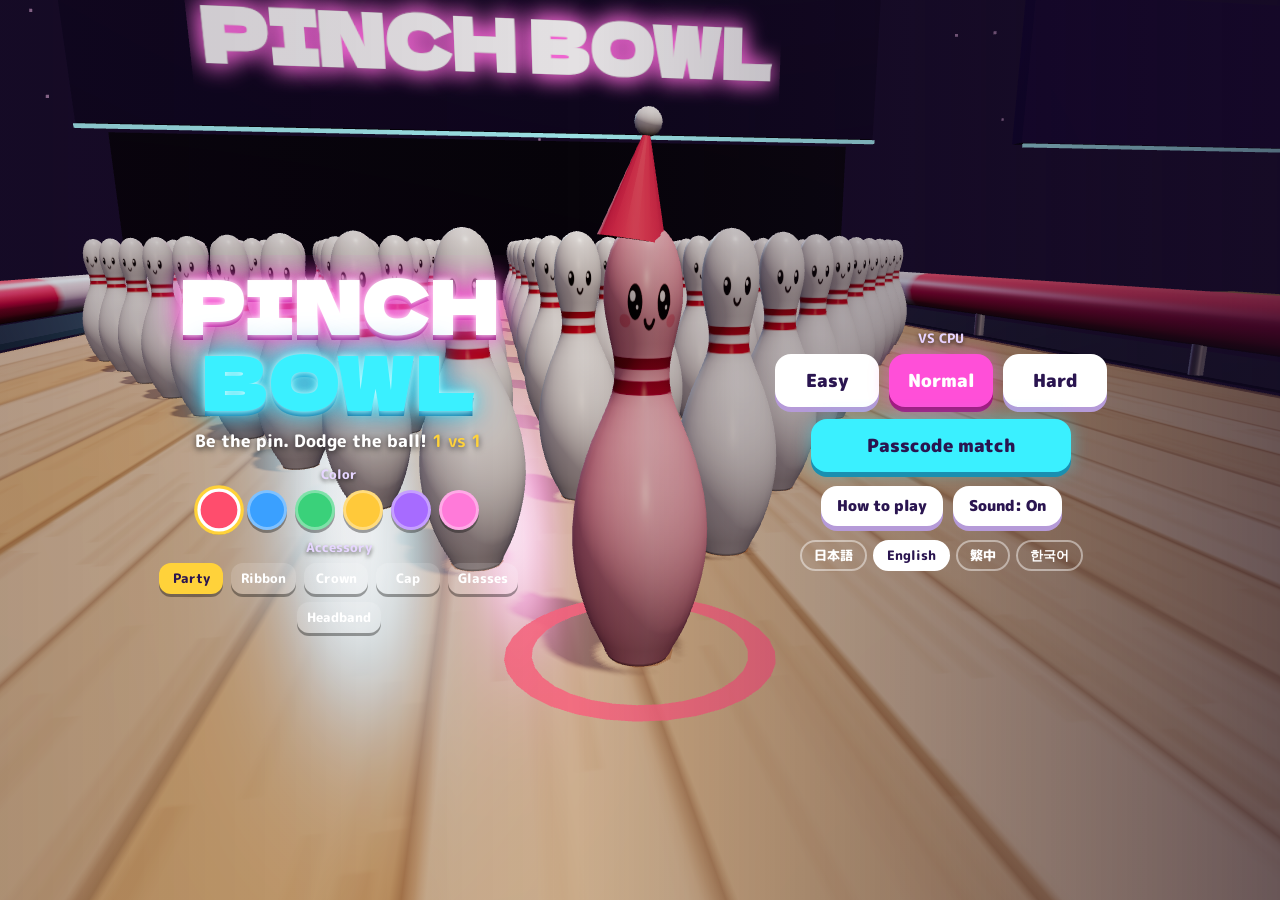
==== commit 776630a2: "結果画面に「次のゲーム」を足す（右にスライドするか押すと、おすすめの画面。✖か左にスライドで戻る。ゲームの動きは変えない） Co-Authored-By: Claude Opus 5.5 <norep" ====
--- a/index.html
+++ b/index.html
@@ -65,6 +65,9 @@
 function go(){place();try{new MutationObserver(place).observe(document.body,{childList:true,subtree:true});}catch(_){}setInterval(tick,300);}
 if(document.body)go();else document.addEventListener('DOMContentLoaded',go);
 }catch(e){}})();</script>
+<!-- nasubi-next: 結果画面に「次のゲーム」を出す（右にスライドするか押すと、おすすめの画面。中身は nasubi-no-oniwa.github.io/next/next.js で全作品共通） -->
+<script>window.NSB_NEXT={"g": "pinchbowl", "r": [{"a": "#s-result .card", "v": "#s-result"}], "ad": 1};</script>
+<script src="https://nasubi-no-oniwa.github.io/next/next.js" defer></script>
 </head>
 <body>
 <div id="view"></div>
